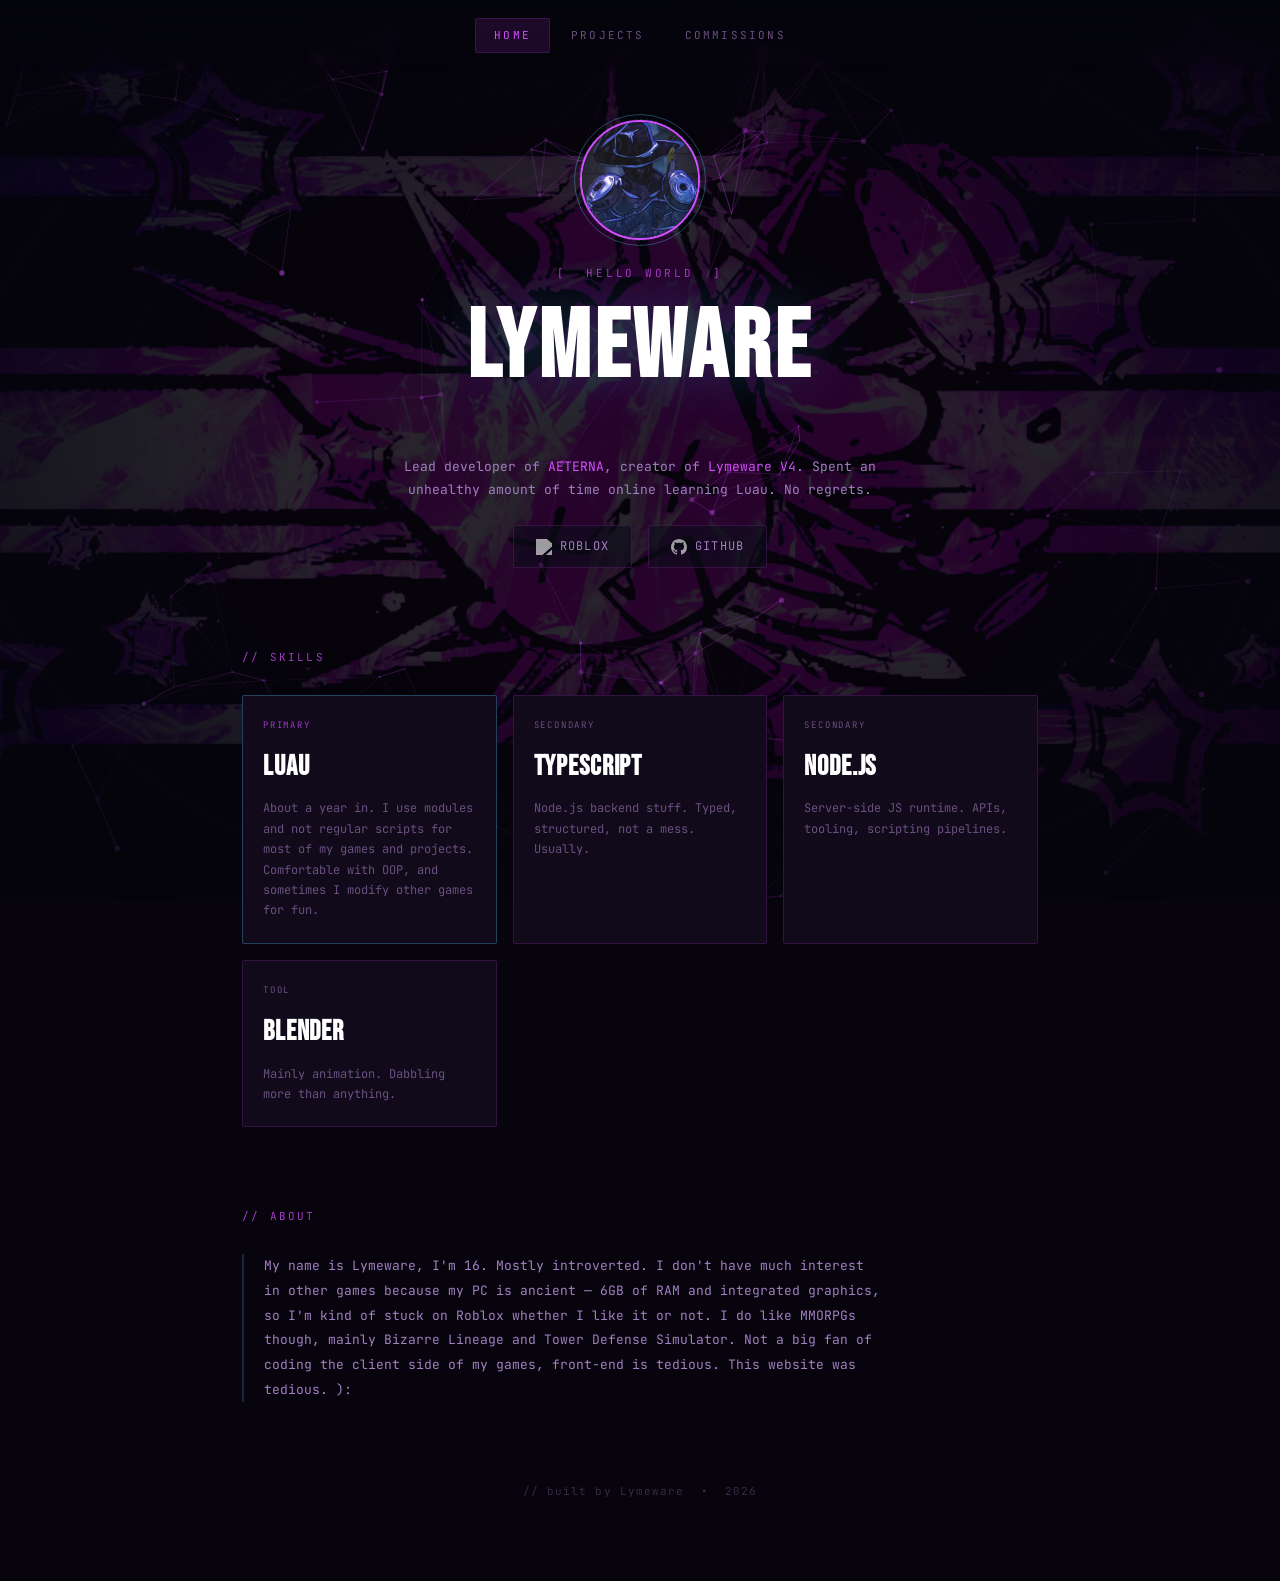
==== index.html @ 437f9040 "Add files via upload" ====
<!DOCTYPE html>
<html lang="en">
<head>
    <meta charset="UTF-8" />
    <meta name="viewport" content="width=device-width, initial-scale=1.0" />
    <title>Lymeware | Developer</title>

    <link rel="preconnect" href="https://fonts.googleapis.com" />
    <link rel="preconnect" href="https://fonts.gstatic.com" crossorigin />
    <link href="https://fonts.googleapis.com/css2?family=Bebas+Neue&family=JetBrains+Mono:wght@300;400;500;700&display=swap" rel="stylesheet" />

    <link rel="stylesheet" href="css/style.css" />
</head>
<body>

    <!-- particles canvas sits behind everything -->
    <div id="preloader"></div>

    <div id="particles-js"></div>

    <!-- vignette overlay so the particles don't compete with content -->
    <div class="vignette"></div>

    <!-- optional: your background image sits below particles -->
    <div class="bg-image"></div>

    <nav class="site-nav">
        <a href="index.html" class="nav-link active">Home</a>
        <a href="projects.html" class="nav-link">Projects</a>
        <a href="commissions.html" class="nav-link">Commissions</a>
    </nav>

    <main class="site-wrapper">

        <!-- ===== HERO ===== -->
        <section class="hero">

            <div class="pfp-wrap">
                <img src="assets/images/pfp.png" alt="pfp" class="pfp" onerror="this.style.display='none'" />
                <!-- placeholder ring still shows if no pfp yet -->
                <div class="pfp-ring"></div>
            </div>

            <p class="hero-eyebrow">[ &nbsp;hello world&nbsp; ]</p>
            <h1 class="hero-name">Lymeware</h1>

            <div class="hero-roles">
                <span class="role active" data-role="0">Roblox &amp; Luau Developer</span>
                <span class="role" data-role="1">Node.js &amp; TypeScript Developer</span>
                <span class="role" data-role="2">Horror Game Lead Dev</span>
            </div>

            <p class="hero-sub">
                Lead developer of <span class="accent">AETERNA</span>, creator of <span class="accent">Lymeware V4</span>.
                Spent an unhealthy amount of time online learning Luau. No regrets.
            </p>

            <!-- social links -->
            <nav class="socials">
                <a href="https://www.roblox.com/users/6207358971/profile" target="_blank" class="social-link" aria-label="Roblox Profile">
                    <img src="https://upload.wikimedia.org/wikipedia/commons/6/6c/Roblox_Logo.svg" alt="Roblox" class="social-icon" />
                    <span>Roblox</span>
                </a>
                <a href="https://github.com" target="_blank" class="social-link" aria-label="GitHub Profile">
                    <img src="assets/icons/github.svg" alt="GitHub" class="social-icon" />
                    <span>GitHub</span>
                </a>
            </nav>

        </section>

        <!-- ===== SKILLS ===== -->
        <section class="skills-section">
            <h2 class="section-label">// skills</h2>
            <div class="skills-grid">

                <div class="skill-card primary">
                    <span class="skill-tag">PRIMARY</span>
                    <h3 class="skill-name">Luau</h3>
                    <p class="skill-desc">About a year in. I use modules and not regular scripts for most of my games and projects. Comfortable with OOP, and sometimes I modify other games for fun.</p>
                </div>

                <div class="skill-card">
                    <span class="skill-tag">SECONDARY</span>
                    <h3 class="skill-name">TypeScript</h3>
                    <p class="skill-desc">Node.js backend stuff. Typed, structured, not a mess. Usually.</p>
                </div>

                <div class="skill-card">
                    <span class="skill-tag">SECONDARY</span>
                    <h3 class="skill-name">Node.js</h3>
                    <p class="skill-desc">Server-side JS runtime. APIs, tooling, scripting pipelines.</p>
                </div>

                <div class="skill-card">
                    <span class="skill-tag">TOOL</span>
                    <h3 class="skill-name">Blender</h3>
                    <p class="skill-desc">Mainly animation. Dabbling more than anything.</p>
                </div>

            </div>
        </section>

        <!-- ===== ABOUT ===== -->
        <section class="about-section">
            <h2 class="section-label">// about</h2>
            <p class="about-text">
                My name is Lymeware, I'm 16. Mostly introverted. I don't have much interest in other games because my PC is ancient — 6GB of RAM and integrated graphics, so I'm kind of stuck on Roblox whether I like it or not. I do like MMORPGs though, mainly Bizarre Lineage and Tower Defense Simulator. Not a big fan of coding the client side of my games, front-end is tedious. This website was tedious. ):
            </p>
        </section>

        <footer class="site-footer">
            <p>// built by Lymeware &nbsp;&bull;&nbsp; <span id="year"></span></p>
        </footer>

    </main>

    <script src="js/particles.min.js"></script>
    <script src="js/main.js"></script>
</body>
</html>
---- css/style.css ----
/* vars — the whole palette lives here */
:root {
    --bg:         #07040d;
    --bg-card:    #100a1a;
    --bg-card-h:  #170f24;
    --border:     rgba(180, 60, 220, 0.2);
    --border-h:   rgba(220, 80, 255, 0.5);
    --accent:     #d44fff;
    --accent-glow:#9b20d4;
    --accent-dim: rgba(200, 60, 240, 0.12);
    --text:       #e0d0ee;
    --text-muted: #6a5080;
    --text-dim:   #a080c0;
    --red:        #ff4f6b;
    --font-display: 'Bebas Neue', sans-serif;
    --font-mono:    'JetBrains Mono', monospace;
}

/* reset */
*, *::before, *::after { box-sizing: border-box; margin: 0; padding: 0; }
html { scroll-behavior: smooth; }

body {
    background: var(--bg);
    color: var(--text);
    font-family: var(--font-mono);
    font-size: 14px;
    line-height: 1.7;
    min-height: 100vh;
    overflow-x: hidden;
}

/* bg image — put your actual bg at assets/images/bg.jpg */
.bg-image {
    position: fixed;
    inset: 0;
    background: url('../assets/images/bg.jpg') center / cover no-repeat;
    opacity: 0.13;
    z-index: 0;
    pointer-events: none;
}

/* particles canvas */
#particles-js {
    position: fixed;
    top: 0;
    left: 0;
    width: 100vw;
    height: 100vh;
    z-index: 1;
}

#particles-js canvas {
    display: block;
    width: 100% !important;
    height: 100% !important;
}

/* vignette so particles don't eat the edges alive */
.vignette {
    position: fixed;
    inset: 0;
    z-index: 2;
    background: radial-gradient(ellipse at center, transparent 40%, rgba(5, 5, 13, 0.85) 100%);
    pointer-events: none;
}

/* everything the user actually reads sits above all that */
.site-wrapper {
    position: relative;
    z-index: 10;
    max-width: 860px;
    margin: 0 auto;
    padding: 80px 32px 60px;
    display: flex;
    flex-direction: column;
    gap: 80px;
}

/* ===== PRELOADER ===== */
#preloader {
    position: fixed;
    inset: 0;
    background: var(--bg);
    z-index: 9999;
    pointer-events: none;
    opacity: 1;
    transition: opacity 0.4s ease;
}

#preloader.done {
    opacity: 0;
}

/* ===== NAV ===== */
.site-nav {
    position: fixed;
    top: 0;
    left: 0;
    right: 0;
    z-index: 50;
    display: flex;
    justify-content: center;
    gap: 2px;
    padding: 18px 0;
    background: linear-gradient(to bottom, rgba(5, 5, 13, 0.9) 0%, transparent 100%);
    backdrop-filter: blur(4px);
}

.nav-link {
    font-family: var(--font-mono);
    font-size: 11px;
    letter-spacing: 0.2em;
    text-transform: uppercase;
    color: var(--text-muted);
    text-decoration: none;
    padding: 7px 18px;
    border: 1px solid transparent;
    border-radius: 2px;
    transition: color 0.2s, border-color 0.2s, background 0.2s;
}

.nav-link:hover {
    color: var(--text);
    border-color: var(--border);
    background: rgba(13, 13, 26, 0.5);
}

.nav-link.active {
    color: var(--accent);
    border-color: var(--border);
    background: var(--accent-dim);
}

/* ===== HERO ===== */
.hero {
    display: flex;
    flex-direction: column;
    align-items: center;
    text-align: center;
    gap: 18px;
    padding-top: 40px;
    animation: fadeSlideUp 0.8s ease both;
}

/* pfp */
.pfp-wrap {
    position: relative;
    width: 120px;
    height: 120px;
    margin-bottom: 6px;
}

.pfp {
    width: 100%;
    height: 100%;
    border-radius: 50%;
    object-fit: cover;
    position: relative;
    z-index: 1;
    border: 2px solid var(--accent);
}

/* ring animates even with no pfp loaded */
.pfp-ring {
    position: absolute;
    inset: -6px;
    border-radius: 50%;
    border: 1.5px solid rgba(79, 195, 247, 0.35);
    animation: spinRing 12s linear infinite;
}

.pfp-ring::before {
    content: '';
    position: absolute;
    inset: 4px;
    border-radius: 50%;
    border: 1px dashed rgba(79, 195, 247, 0.2);
    animation: spinRing 8s linear infinite reverse;
}

@keyframes spinRing {
    to { transform: rotate(360deg); }
}

/* eyebrow */
.hero-eyebrow {
    font-size: 11px;
    letter-spacing: 0.25em;
    color: var(--accent);
    text-transform: uppercase;
    opacity: 0.7;
}

/* name */
.hero-name {
    font-family: var(--font-display);
    font-size: clamp(56px, 10vw, 96px);
    letter-spacing: 0.04em;
    line-height: 1;
    color: #fff;
    text-shadow: 0 0 60px rgba(79, 195, 247, 0.25), 0 0 120px rgba(79, 195, 247, 0.1);
}

/* cycling roles */
.hero-roles {
    position: relative;
    height: 22px;
    overflow: hidden;
}

.role {
    display: block;
    position: absolute;
    left: 50%;
    transform: translateX(-50%);
    white-space: nowrap;
    font-size: 12px;
    letter-spacing: 0.12em;
    color: var(--text-dim);
    opacity: 0;
    transition: opacity 0.5s ease, transform 0.5s ease;
    pointer-events: none;
}

.role.active {
    opacity: 1;
    pointer-events: auto;
}

/* the accent word in the sub */
.accent { color: var(--accent); }

.hero-sub {
    max-width: 480px;
    font-size: 13px;
    color: var(--text-dim);
    line-height: 1.8;
    animation: fadeSlideUp 0.9s 0.15s ease both;
}

/* socials */
.socials {
    display: flex;
    gap: 16px;
    margin-top: 6px;
    animation: fadeSlideUp 1s 0.3s ease both;
}

.social-link {
    display: flex;
    align-items: center;
    gap: 8px;
    padding: 10px 22px;
    border: 1px solid var(--border);
    border-radius: 2px;
    color: var(--text-dim);
    text-decoration: none;
    font-size: 12px;
    letter-spacing: 0.1em;
    text-transform: uppercase;
    transition: border-color 0.25s, color 0.25s, background 0.25s, box-shadow 0.25s;
    background: rgba(13, 13, 26, 0.6);
    backdrop-filter: blur(6px);
}

.social-link:hover {
    border-color: var(--border-h);
    color: var(--accent);
    background: var(--accent-dim);
    box-shadow: 0 0 20px rgba(79, 195, 247, 0.12);
}

.social-icon {
    width: 16px;
    height: 16px;
    filter: brightness(0) invert(1);
    opacity: 0.6;
    transition: opacity 0.25s;
}

.social-link:hover .social-icon {
    opacity: 1;
    filter: brightness(0) saturate(100%) invert(71%) sepia(82%) saturate(451%) hue-rotate(175deg) brightness(101%) contrast(93%);
}

/* ===== SECTION LABEL ===== */
.section-label {
    font-family: var(--font-mono);
    font-size: 11px;
    letter-spacing: 0.2em;
    color: var(--accent);
    text-transform: uppercase;
    margin-bottom: 28px;
    opacity: 0.75;
    font-weight: 400;
}

/* ===== SKILLS ===== */
.skills-section {
    animation: fadeSlideUp 1s 0.4s ease both;
}

.skills-grid {
    display: grid;
    grid-template-columns: repeat(auto-fill, minmax(200px, 1fr));
    gap: 16px;
}

.skill-card {
    background: var(--bg-card);
    border: 1px solid var(--border);
    border-radius: 2px;
    padding: 22px 20px;
    transition: border-color 0.25s, background 0.25s, transform 0.25s, box-shadow 0.25s;
    position: relative;
    overflow: hidden;
}

/* little glow line at the top of every card */
.skill-card::before {
    content: '';
    position: absolute;
    top: 0;
    left: 0;
    right: 0;
    height: 1px;
    background: linear-gradient(90deg, transparent, var(--accent), transparent);
    opacity: 0;
    transition: opacity 0.3s;
}

.skill-card:hover {
    border-color: var(--border-h);
    background: var(--bg-card-h);
    transform: translateY(-3px);
    box-shadow: 0 8px 32px rgba(0, 0, 0, 0.4), 0 0 20px rgba(79, 195, 247, 0.06);
}

.skill-card:hover::before {
    opacity: 1;
}

/* primary card gets a subtle extra treatment */
.skill-card.primary {
    border-color: rgba(79, 195, 247, 0.3);
}

.skill-tag {
    font-size: 9px;
    letter-spacing: 0.2em;
    color: var(--text-muted);
    text-transform: uppercase;
    display: block;
    margin-bottom: 10px;
}

.skill-card.primary .skill-tag {
    color: var(--accent);
    opacity: 0.7;
}

.skill-name {
    font-family: var(--font-display);
    font-size: 28px;
    color: #fff;
    letter-spacing: 0.03em;
    margin-bottom: 8px;
}

.skill-desc {
    font-size: 12px;
    color: var(--text-muted);
    line-height: 1.7;
}

/* ===== ABOUT ===== */
.about-section {
    animation: fadeSlideUp 1s 0.5s ease both;
}

.about-text {
    font-size: 13px;
    color: var(--text-dim);
    line-height: 1.9;
    max-width: 640px;
    border-left: 2px solid rgba(79, 195, 247, 0.2);
    padding-left: 20px;
}

/* ===== FOOTER ===== */
.site-footer {
    text-align: center;
    font-size: 11px;
    color: var(--text-muted);
    letter-spacing: 0.1em;
    padding-bottom: 20px;
    opacity: 0.5;
}

/* ===== ANIMATIONS ===== */
@keyframes fadeSlideUp {
    from {
        opacity: 0;
        transform: translateY(22px);
    }
    to {
        opacity: 1;
        transform: translateY(0);
    }
}

/* ===== RESPONSIVE ===== */
@media (max-width: 540px) {
    .site-wrapper { padding: 60px 20px 40px; gap: 60px; }
    .socials { flex-direction: column; align-items: center; }
    .skills-grid { grid-template-columns: 1fr 1fr; }
}

@media (max-width: 380px) {
    .skills-grid { grid-template-columns: 1fr; }
}
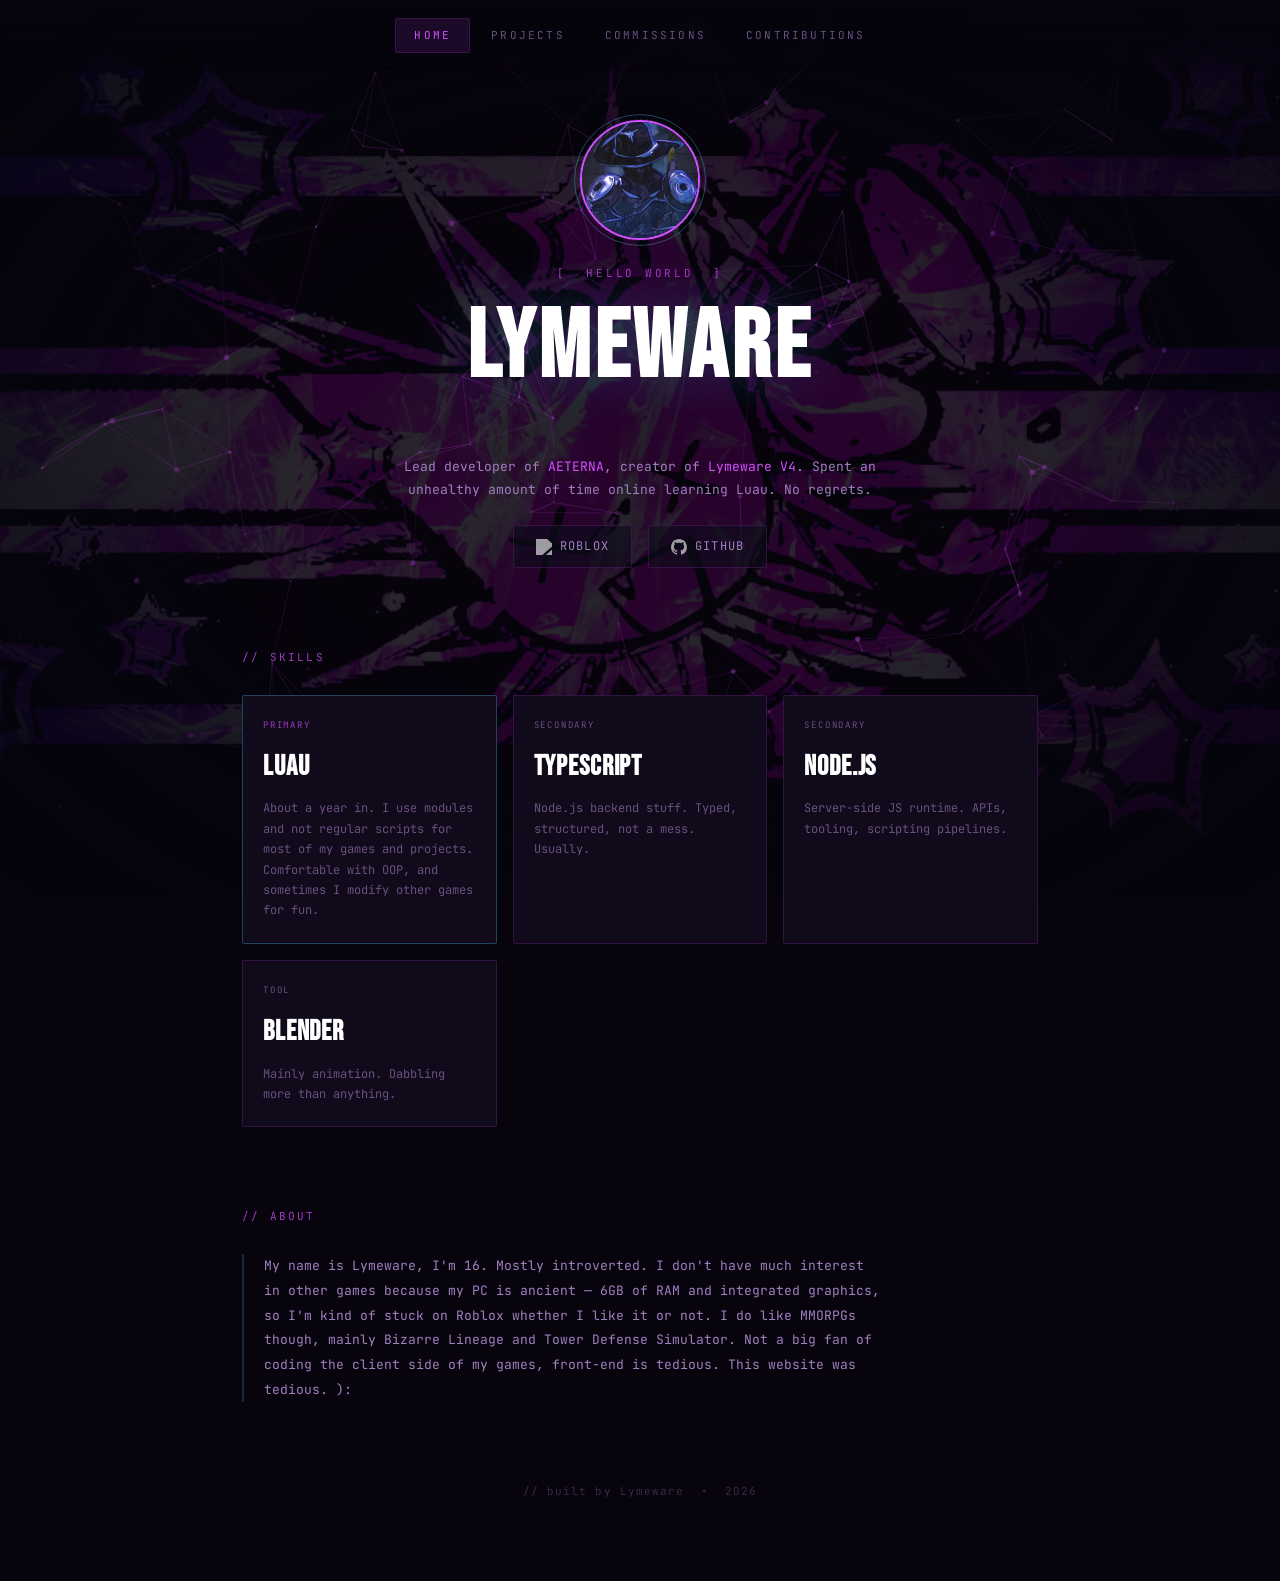
==== commit 61c36546: "Update teh code" ====
--- a/index.html
+++ b/index.html
@@ -28,6 +28,7 @@
         <a href="index.html" class="nav-link active">Home</a>
         <a href="projects.html" class="nav-link">Projects</a>
         <a href="commissions.html" class="nav-link">Commissions</a>
+        <a href="contributions.html" class="nav-link">Contributions</a>
     </nav>
 
     <main class="site-wrapper">
